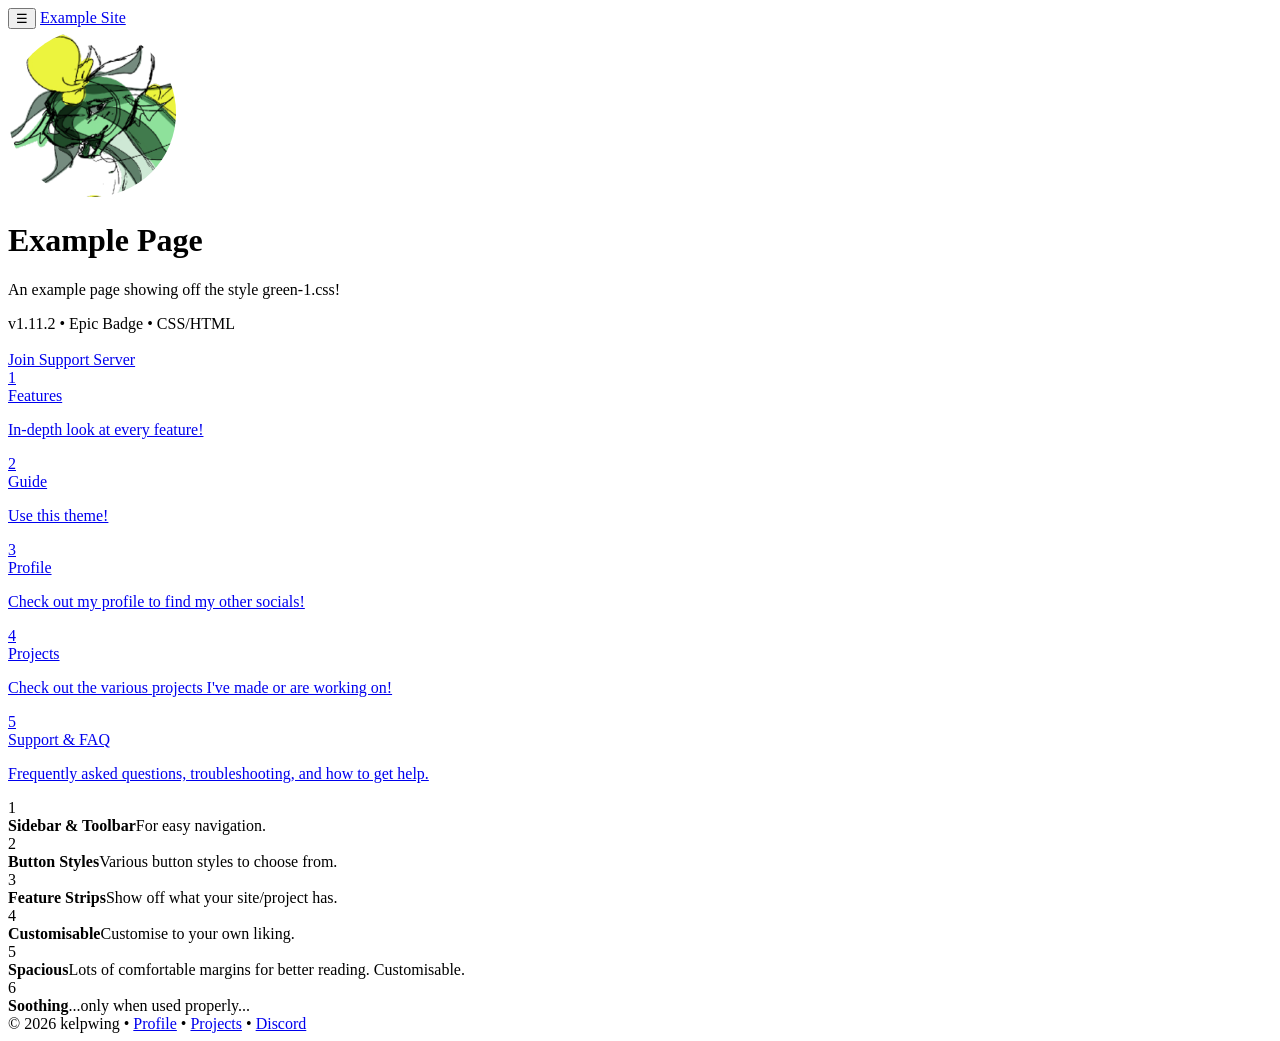
==== index.html @ a94d7d88 "renamed example.html to index.html so cloudflare deploys it" ====
<!DOCTYPE html>
<html lang="en">
<head>
  <meta charset="UTF-8">
  <meta name="viewport" content="width=device-width, initial-scale=1.0">
  <title>Example Page: green-1.css</title>
  <link rel="stylesheet" href="..green/green-1.css">
</head>
<body>
<header class="site-header">
  <button class="sidebar-toggle" aria-label="Toggle sidebar">&#9776;</button>
  <a class="site-logo" href="/">Example Site</a>
</header>
<div class="site-body">
  <aside class="sidebar"></aside>
  <div class="sidebar-backdrop"></div>
  <main class="content" style="padding-top:0;padding-left:0;padding-right:0;">
    <div class="hero">
      <span class="hero-icon"></span>
      <img src="icon.ico" alt="Avatar" style="border-radius: 50%; outline: 5px solid var(--brand-primary); transition: transform 0.5s ease;" onmouseover="this.style.transform='scale(1.1)'" onmouseout="this.style.transform='scale(1)'" onclick="this.style.transform='rotate(5deg)'" width="168" height="168">
      <h1>Example Page</h1>
      <p>An example page showing off the style green-1.css!</p>
      <div class="hero-badge">v1.11.2 &bull; Epic Badge &bull; CSS/HTML</div><br>
      <a class="btn-invite" href="https://discord.gg/dcmsbXU5Yf" target="_blank" rel="noopener">Join Support Server</a>
    </div>
    <div class="section-cards">
      <a href="#" class="section-card"><span class="card-icon">1</span><div class="card-title">Features</div><p class="card-desc">In-depth look at every feature!</p></a>
      <a href="#" class="section-card"><span class="card-icon">2</span><div class="card-title">Guide</div><p class="card-desc">Use this theme!</p></a>
      <a href="https://www.kelpw.ing/" class="section-card"><span class="card-icon">3</span><div class="card-title">Profile</div><p class="card-desc">Check out my profile to find my other socials!</p></a>
      <a href="https://projects.kelpw.ing/" class="section-card"><span class="card-icon">4</span><div class="card-title">Projects</div><p class="card-desc">Check out the various projects I've made or are working on!</p></a>
      <a href="https://discord.gg/dcmsbXU5Yf" class="section-card"><span class="card-icon">5</span><div class="card-title">Support &amp; FAQ</div><p class="card-desc">Frequently asked questions, troubleshooting, and how to get help.</p></a>
    </div>
    <div class="feature-strip">
      <div class="feature-strip-inner">
        <div class="feature-strip-item"><div class="fi-icon">1</div><strong>Sidebar &amp; Toolbar</strong><span>For easy navigation.</span></div>
        <div class="feature-strip-item"><div class="fi-icon">2</div><strong>Button Styles</strong><span>Various button styles to choose from.</span></div>
        <div class="feature-strip-item"><div class="fi-icon">3</div><strong>Feature Strips</strong><span>Show off what your site/project has.</span></div>
        <div class="feature-strip-item"><div class="fi-icon">4</div><strong>Customisable</strong><span>Customise to your own liking.</span></div>
        <div class="feature-strip-item"><div class="fi-icon">5</div><strong>Spacious</strong><span>Lots of comfortable margins for better reading. Customisable.</span></div>
        <div class="feature-strip-item"><div class="fi-icon">6</div><strong>Soothing</strong><span>...only when used properly...</span></div>
      </div>
    </div>
    <footer class="site-footer">
      &copy; 2026 kelpwing &bull; <a href="https://www.kelpw.ing/">Profile</a> &bull; <a href="https://projects.kelpw.ing/">Projects</a> &bull; <a href="https://discord.gg/dcmsbXU5Yf">Discord</a>
    </footer>
  </main>
</div>
</body>
</html>
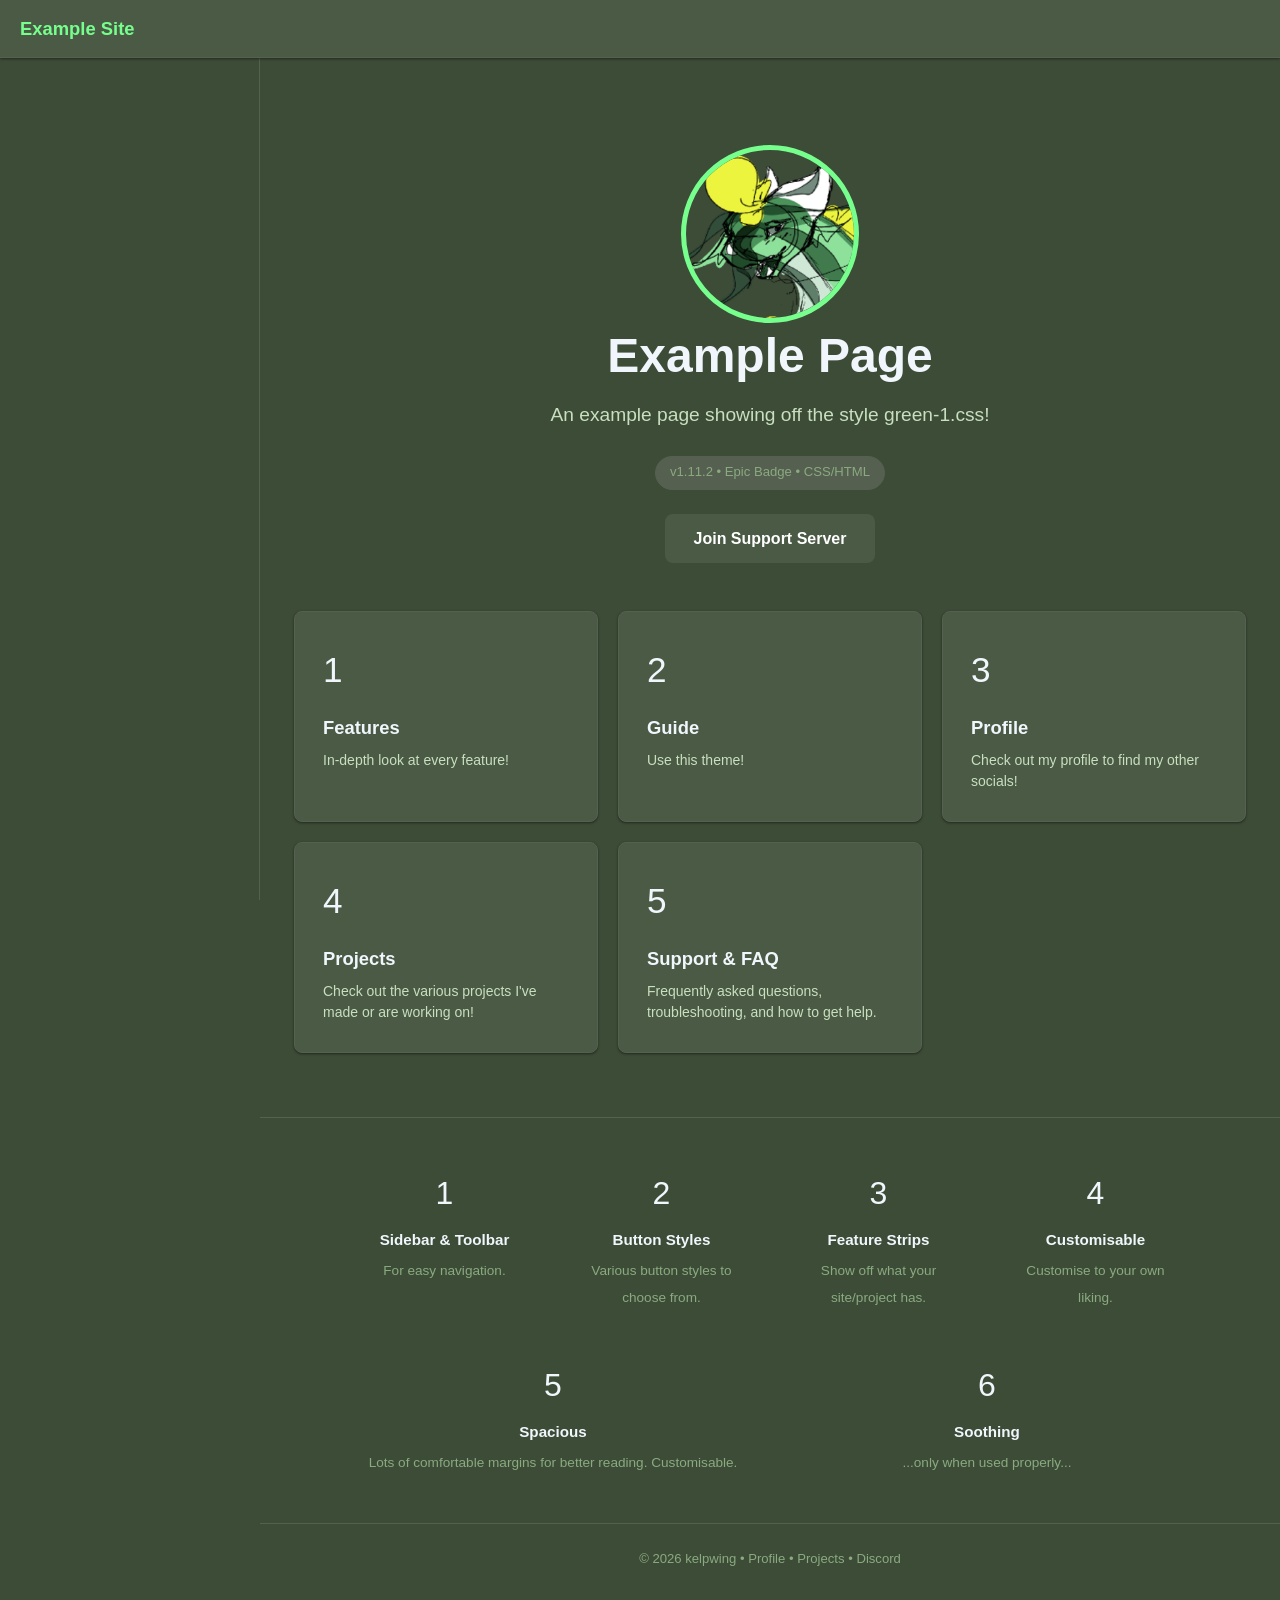
==== commit 7da2aae9: "fixed stylesheet path (mistype)" ====
--- a/index.html
+++ b/index.html
@@ -4,7 +4,7 @@
   <meta charset="UTF-8">
   <meta name="viewport" content="width=device-width, initial-scale=1.0">
   <title>Example Page: green-1.css</title>
-  <link rel="stylesheet" href="..green/green-1.css">
+  <link rel="stylesheet" href="./green/green-1.css">
 </head>
 <body>
 <header class="site-header">
--- a/green/green-1.css
+++ b/green/green-1.css
@@ -0,0 +1,833 @@
+:root {
+  --brand-primary: #76ff8d;
+  --brand-dark: #56d87a;
+  --brand-light: rgba(118, 255, 141, .15);
+
+  --bg-page: #3d4c37;
+  --bg-surface: #4a5a44;
+  --bg-sidebar: #38473200;
+  --bg-inline: #556050;
+  --bg-tip: #3a5a3a;
+  --bg-note: #3a4a5a;
+  --bg-warn: #5a4a2a;
+  --bg-danger: #5a3a3a;
+
+  --text-primary: #f0f6fc;
+  --text-secondary: #c8dfc0;
+  --text-muted: #8aaa80;
+  --text-inline: #76ff8d;
+  --text-link: #76ff8d;
+
+  --border: #556050;
+
+  --sidebar-w: 260px;
+  --header-h: 58px;
+  --content-max: 880px;
+  --radius: 8px;
+  --radius-sm: 4px;
+  
+  --shadow: 0 1px 3px rgba(0, 0, 0, .3), 0 1px 2px rgba(0, 0, 0, .2);
+  --shadow-md: 0 4px 6px rgba(0, 0, 0, .25), 0 2px 4px rgba(0, 0, 0, .2);
+  color-scheme: dark;
+}
+
+*,
+*::before,
+*::after {
+  box-sizing: border-box;
+  margin: 0;
+  padding: 0;
+}
+
+html {
+  font-size: 16px;
+  scroll-behavior: smooth;
+  scroll-padding-top: calc(var(--header-h) + 16px);
+}
+
+body {
+  font-family: -apple-system, BlinkMacSystemFont, "Segoe UI", "Noto Sans", Helvetica, Arial, sans-serif;
+  font-size: 1rem;
+  line-height: 1.7;
+  color: var(--text-primary);
+  background: var(--bg-page);
+}
+
+@keyframes fadeIn {
+  from {
+    opacity: 0;
+    transform: translateY(8px);
+  }
+
+  to {
+    opacity: 1;
+    transform: translateY(0);
+  }
+}
+
+.site-header {
+  position: fixed;
+  top: 0;
+  left: 0;
+  right: 0;
+  height: var(--header-h);
+  background: var(--bg-surface);
+  border-bottom: 1px solid var(--border);
+  display: flex;
+  align-items: center;
+  padding: 0 1.25rem;
+  gap: 1rem;
+  z-index: 100;
+  box-shadow: var(--shadow);
+}
+
+.site-logo {
+  display: flex;
+  align-items: center;
+  gap: 0.5rem;
+  text-decoration: none;
+  font-weight: 700;
+  font-size: 1.15rem;
+  color: var(--brand-primary);
+  white-space: nowrap;
+}
+
+.site-logo:hover {
+  color: var(--brand-dark);
+  text-decoration: none;
+}
+
+.site-header-spacer {
+  flex: 1;
+}
+
+.sidebar-toggle {
+  display: none;
+  background: none;
+  border: 1px solid var(--border);
+  border-radius: var(--radius-sm);
+  padding: 0.3rem 0.55rem;
+  cursor: pointer;
+  color: var(--text-primary);
+  font-size: 1.1rem;
+  line-height: 1;
+}
+
+.site-body {
+  display: flex;
+  margin-top: var(--header-h);
+  min-height: calc(100vh - var(--header-h));
+}
+
+.sidebar {
+  width: var(--sidebar-w);
+  min-width: var(--sidebar-w);
+  background: var(--bg-sidebar);
+  border-right: 1px solid var(--border);
+  height: calc(100vh - var(--header-h));
+  position: sticky;
+  top: var(--header-h);
+  overflow-y: auto;
+  padding: 1rem 0;
+  scrollbar-width: thin;
+  scrollbar-color: var(--border) transparent;
+}
+
+.sidebar-group-title {
+  padding: 0.5rem 1.1rem 0.25rem;
+  font-size: 0.72rem;
+  font-weight: 700;
+  text-transform: uppercase;
+  letter-spacing: .07em;
+  color: var(--text-muted);
+}
+
+.sidebar a {
+  display: block;
+  padding: 0.38rem 1.1rem 0.38rem 1.3rem;
+  font-size: 0.875rem;
+  color: var(--text-secondary);
+  text-decoration: none;
+  border-left: 2px solid transparent;
+  transition: color .12s, background .12s, border-color .12s;
+  line-height: 1.4;
+}
+
+.sidebar a:hover {
+  color: var(--text-primary);
+  background: var(--bg-inline);
+  text-decoration: none;
+}
+
+.sidebar a.active {
+  color: var(--brand-primary);
+  border-left-color: var(--brand-primary);
+  background: var(--brand-light);
+  font-weight: 600;
+}
+
+.content {
+  flex: 1;
+  min-width: 0;
+  padding: 2.5rem 2.5rem 4rem;
+}
+
+.content-inner {
+  max-width: var(--content-max);
+  margin: 0 auto;
+}
+
+h1,
+h2,
+h3,
+h4 {
+  line-height: 1.25;
+  font-weight: 700;
+  color: var(--text-primary);
+}
+
+h1 {
+  font-size: 2rem;
+  margin-bottom: 0.6rem;
+}
+
+h2 {
+  font-size: 1.4rem;
+  margin-top: 2rem;
+  margin-bottom: 0.6rem;
+  padding-bottom: 0.3rem;
+  border-bottom: 1px solid var(--border);
+}
+
+h3 {
+  font-size: 1.1rem;
+  margin-top: 1.4rem;
+  margin-bottom: 0.4rem;
+}
+
+h4 {
+  font-size: 1rem;
+  margin-top: 1rem;
+  margin-bottom: 0.3rem;
+}
+
+p {
+  margin-bottom: 1rem;
+  color: var(--text-secondary);
+}
+
+p strong {
+  color: var(--text-primary);
+}
+
+ul,
+ol {
+  margin: 0 0 1rem 1.5rem;
+  color: var(--text-secondary);
+}
+
+li {
+  margin-bottom: 0.3rem;
+}
+
+li strong {
+  color: var(--text-primary);
+}
+
+a {
+  color: var(--text-link);
+  text-decoration: none;
+}
+
+a:hover {
+  text-decoration: underline;
+}
+
+hr {
+  border: none;
+  border-top: 1px solid var(--border);
+  margin: 2rem 0;
+}
+
+.page-header {
+  margin-bottom: 2rem;
+  padding-bottom: 1.5rem;
+  border-bottom: 1px solid var(--border);
+}
+
+.page-header h1 {
+  margin-bottom: 0.4rem;
+}
+
+.page-header p {
+  font-size: 1.05rem;
+  color: var(--text-secondary);
+  margin: 0;
+}
+
+.breadcrumb {
+  font-size: 0.8rem;
+  color: var(--text-muted);
+  margin-bottom: 0.75rem;
+  display: flex;
+  gap: 0.4rem;
+  align-items: center;
+  flex-wrap: wrap;
+}
+
+.breadcrumb a {
+  color: var(--text-muted);
+}
+
+.breadcrumb a:hover {
+  color: var(--text-link);
+  text-decoration: none;
+}
+
+code {
+  font-family: ui-monospace, SFMono-Regular, "SF Mono", Menlo, Consolas, monospace;
+  font-size: 0.875em;
+  background: var(--bg-inline);
+  color: var(--text-inline);
+  padding: 0.15em 0.4em;
+  border-radius: var(--radius-sm);
+}
+
+.highlight {
+  background: var(--bg-inline);
+  padding: 0.9rem 1.1rem;
+  border-radius: 0 var(--radius) var(--radius) 0;
+  border-left: 4px solid var(--brand-primary);
+  margin: 1rem 0;
+  font-size: 0.925rem;
+  color: var(--text-secondary);
+}
+
+.highlight strong {
+  color: var(--text-primary);
+  display: block;
+  margin-bottom: 0.25rem;
+}
+
+.highlight ul,
+.highlight ol {
+  margin-bottom: 0;
+}
+
+.callout {
+  border-radius: var(--radius);
+  padding: 1rem 1.25rem;
+  margin: 1.25rem 0;
+  border-left: 4px solid;
+  font-size: 0.925rem;
+}
+
+.callout p {
+  margin: 0;
+  color: inherit;
+}
+
+.callout p+p {
+  margin-top: 0.5rem;
+}
+
+.callout strong {
+  display: block;
+  margin-bottom: 0.3rem;
+  font-size: 0.8rem;
+  letter-spacing: .05em;
+  text-transform: uppercase;
+}
+
+.callout-tip {
+  background: var(--bg-tip);
+  border-color: #10b981;
+  color: #065f46;
+}
+
+.callout-note {
+  background: var(--bg-note);
+  border-color: #3b82f6;
+  color: #1e40af;
+}
+
+.callout-warn {
+  background: var(--bg-warn);
+  border-color: #f59e0b;
+  color: #78350f;
+}
+
+.callout-danger {
+  background: var(--bg-danger);
+  border-color: #ef4444;
+  color: #7f1d1d;
+}
+
+@media (prefers-color-scheme: dark) {
+  .callout-tip {
+    color: #6ee7b7;
+  }
+
+  .callout-note {
+    color: #93c5fd;
+  }
+
+  .callout-warn {
+    color: #fcd34d;
+  }
+
+  .callout-danger {
+    color: #fca5a5;
+  }
+}
+
+.body-section {
+  background: var(--bg-surface);
+  border: 1px solid var(--border);
+  border-radius: var(--radius);
+  padding: 1.75rem 2rem;
+  margin-bottom: 1.25rem;
+  box-shadow: var(--shadow);
+  animation: fadeIn .35s ease;
+}
+
+.body-section h2 {
+  margin-top: 0;
+  border-bottom: none;
+  padding-bottom: 0;
+}
+
+.body-section h3 {
+  color: var(--text-primary);
+}
+
+.body-section p,
+.body-section li {
+  color: var(--text-secondary);
+}
+
+.body-section ul,
+.body-section ol {
+  padding-left: 1.25rem;
+}
+
+.table-wrap {
+  overflow-x: auto;
+  margin: 1.25rem 0;
+  border-radius: var(--radius);
+  box-shadow: var(--shadow);
+}
+
+table {
+  width: 100%;
+  border-collapse: collapse;
+  font-size: 0.9rem;
+  background: var(--bg-surface);
+}
+
+thead tr {
+  background: var(--bg-sidebar);
+}
+
+th {
+  text-align: left;
+  padding: 0.65rem 1rem;
+  font-size: 0.8rem;
+  font-weight: 600;
+  letter-spacing: .04em;
+  text-transform: uppercase;
+  color: var(--text-secondary);
+  border-bottom: 2px solid var(--border);
+}
+
+td {
+  padding: 0.6rem 1rem;
+  border-bottom: 1px solid var(--border);
+  color: var(--text-secondary);
+  vertical-align: top;
+}
+
+tbody tr:last-child td {
+  border-bottom: none;
+}
+
+tbody tr:hover td {
+  background: var(--bg-inline);
+}
+
+.page-nav {
+  display: flex;
+  justify-content: space-between;
+  align-items: center;
+  margin-top: 3rem;
+  padding-top: 1.5rem;
+  border-top: 1px solid var(--border);
+  gap: 1rem;
+}
+
+.btn-nav {
+  display: inline-flex;
+  align-items: center;
+  gap: 0.4rem;
+  padding: 0.55rem 1.1rem;
+  border-radius: var(--radius);
+  font-size: 0.875rem;
+  font-weight: 500;
+  text-decoration: none;
+  color: var(--text-secondary);
+  background: var(--bg-surface);
+  border: 1px solid var(--border);
+  transition: color .15s, border-color .15s, background .15s;
+}
+
+.btn-nav:hover {
+  color: var(--text-primary);
+  border-color: var(--brand-primary);
+  background: var(--brand-light);
+  text-decoration: none;
+}
+
+.btn-nav.next {
+  margin-left: auto;
+}
+
+.hero {
+  text-align: center;
+  padding: 5rem 2rem 3rem;
+  animation: fadeIn .5s ease;
+}
+
+.hero h1 {
+  font-size: 3rem;
+  margin-bottom: 0.8rem;
+}
+
+.hero p {
+  font-size: 1.2rem;
+  color: var(--text-secondary);
+  max-width: 600px;
+  margin: 0 auto 1.5rem;
+}
+
+.hero-icon {
+  font-size: 3.5rem;
+  display: block;
+  margin-bottom: 0.75rem;
+}
+
+.hero-badge {
+  display: inline-block;
+  background: var(--bg-inline);
+  color: var(--text-muted);
+  padding: 0.3rem 0.9rem;
+  border-radius: 99px;
+  font-size: 0.82rem;
+  margin-bottom: 1.5rem;
+  border: 1px solid var(--border);
+}
+
+.btn-invite {
+  display: inline-block;
+  background: var(--bg-surface);
+  color: #fff !important;
+  padding: 0.7rem 1.8rem;
+  border-radius: var(--radius);
+  font-size: 1rem;
+  font-weight: 600;
+  text-decoration: none !important;
+  transition: background .15s, transform .15s;
+}
+
+.btn-invite:hover {
+  outline: 1px solid var(--brand-primary);
+  transform: translateY(-2px);
+}
+
+.section-cards {
+  display: grid;
+  grid-template-columns: repeat(auto-fit, minmax(260px, 1fr));
+  gap: 1.25rem;
+  max-width: 1000px;
+  margin: 0 auto;
+  padding: 0 1.5rem 4rem;
+}
+
+.section-card {
+  background: var(--bg-surface);
+  border: 1px solid var(--border);
+  border-radius: var(--radius);
+  padding: 1.75rem;
+  text-decoration: none;
+  color: inherit;
+  transition: transform .15s, box-shadow .15s, border-color .15s;
+  box-shadow: var(--shadow);
+  display: block;
+  animation: fadeIn .35s ease;
+}
+
+.section-card:hover {
+  transform: translateY(-3px);
+  box-shadow: var(--shadow-md);
+  border-color: var(--brand-primary);
+  text-decoration: none;
+  color: inherit;
+}
+
+.card-icon {
+  font-size: 2.2rem;
+  margin-bottom: 0.75rem;
+  display: block;
+}
+
+.card-title {
+  font-size: 1.15rem;
+  font-weight: 700;
+  margin-bottom: 0.4rem;
+  color: var(--text-primary);
+}
+
+.card-desc {
+  font-size: 0.875rem;
+  color: var(--text-secondary);
+  margin: 0;
+  line-height: 1.55;
+}
+
+.feature-strip {
+  border-top: 1px solid var(--border);
+  padding: 3rem 2rem;
+  text-align: center;
+}
+
+.feature-strip-inner {
+  display: flex;
+  justify-content: center;
+  flex-wrap: wrap;
+  gap: 3rem;
+  max-width: 820px;
+  margin: 0 auto;
+}
+
+.feature-strip-item {
+  flex: 1;
+  min-width: 150px;
+}
+
+.feature-strip-item .fi-icon {
+  font-size: 2rem;
+  margin-bottom: 0.4rem;
+}
+
+.feature-strip-item strong {
+  display: block;
+  margin-bottom: 0.2rem;
+  color: var(--text-primary);
+  font-size: 0.95rem;
+}
+
+.feature-strip-item span {
+  font-size: 0.85rem;
+  color: var(--text-muted);
+}
+
+.site-footer {
+  border-top: 1px solid var(--border);
+  padding: 1.5rem;
+  text-align: center;
+  font-size: 0.82rem;
+  color: var(--text-muted);
+}
+
+.site-footer a {
+  color: var(--text-muted);
+}
+
+.site-footer a:hover {
+  color: var(--text-link);
+  text-decoration: none;
+}
+
+@media (max-width: 900px) {
+  .sidebar {
+    position: fixed;
+    left: -280px;
+    top: var(--header-h);
+    height: calc(100vh - var(--header-h));
+    z-index: 90;
+    transition: left .25s cubic-bezier(.4, 0, .2, 1);
+  }
+
+  .sidebar.open {
+    left: 0;
+    box-shadow: 4px 0 24px rgba(0, 0, 0, .18);
+  }
+
+  .sidebar-toggle {
+    display: flex;
+    align-items: center;
+    justify-content: center;
+  }
+
+  .content {
+    padding: 1.5rem 1.25rem 3rem;
+  }
+
+  .sidebar-backdrop {
+    display: none;
+    position: fixed;
+    inset: 0;
+    background: rgba(0, 0, 0, .3);
+    z-index: 80;
+  }
+
+  .sidebar-backdrop.open {
+    display: block;
+  }
+}
+
+@media (max-width: 600px) {
+  h1 {
+    font-size: 1.65rem;
+  }
+
+  h2 {
+    font-size: 1.25rem;
+  }
+
+  .hero h1 {
+    font-size: 2.2rem;
+  }
+
+  .section-cards {
+    grid-template-columns: 1fr;
+    padding: 0 1rem 3rem;
+  }
+
+  .page-nav {
+    flex-direction: column;
+  }
+
+  .btn-nav.next {
+    margin-left: 0;
+    align-self: flex-end;
+  }
+}
+
+.site-search {
+  position: relative;
+  margin-left: auto;
+}
+
+.site-search-input {
+  background: var(--bg-inline);
+  border: 1px solid var(--border);
+  border-radius: var(--radius);
+  color: var(--text-primary);
+  font-size: 0.875rem;
+  padding: 0.35rem 0.75rem;
+  width: 200px;
+  outline: none;
+  transition: border-color .15s, width .2s;
+  font-family: inherit;
+}
+
+.site-search-input::placeholder {
+  color: var(--text-muted);
+}
+
+.site-search-input:focus {
+  border-color: var(--brand-primary);
+  width: 260px;
+}
+
+.site-search-dropdown {
+  position: absolute;
+  top: calc(100% + 6px);
+  right: 0;
+  width: 320px;
+  background: var(--bg-surface);
+  border: 1px solid var(--border);
+  border-radius: var(--radius);
+  box-shadow: var(--shadow-md);
+  z-index: 200;
+  overflow: hidden;
+  display: none;
+  animation: fadeIn .15s ease;
+}
+
+.site-search-dropdown.open {
+  display: block;
+}
+
+.search-result {
+  display: flex;
+  flex-direction: column;
+  padding: 0.6rem 1rem;
+  text-decoration: none;
+  color: var(--text-primary);
+  border-bottom: 1px solid var(--border);
+  font-size: 0.875rem;
+  transition: background .1s;
+  cursor: pointer;
+}
+
+.search-result:last-child {
+  border-bottom: none;
+}
+
+.search-result:hover,
+.search-result.focused {
+  background: var(--bg-inline);
+  text-decoration: none;
+  color: var(--text-primary);
+}
+
+.search-result-title {
+  font-weight: 600;
+  color: var(--brand-primary);
+}
+
+.search-result-section {
+  font-size: 0.75rem;
+  color: var(--text-muted);
+  margin-top: 0.1rem;
+}
+
+.search-result-snippet {
+  font-size: 0.78rem;
+  color: var(--text-muted);
+  margin-top: 0.2rem;
+  line-height: 1.4;
+  white-space: nowrap;
+  overflow: hidden;
+  text-overflow: ellipsis;
+}
+
+.search-empty {
+  padding: 0.75rem 1rem;
+  font-size: 0.875rem;
+  color: var(--text-muted);
+  text-align: center;
+}
+
+@media (max-width: 600px) {
+  .site-search-input {
+    width: 130px;
+  }
+
+  .site-search-input:focus {
+    width: 160px;
+  }
+
+  .site-search-dropdown {
+    width: 260px;
+  }
+}
+
+.footer {
+    border-top: 1px solid var(--border);
+    padding: 1.5rem;
+    text-align: center;
+    font-size: .82rem;
+    color: var(--text-muted);
+}
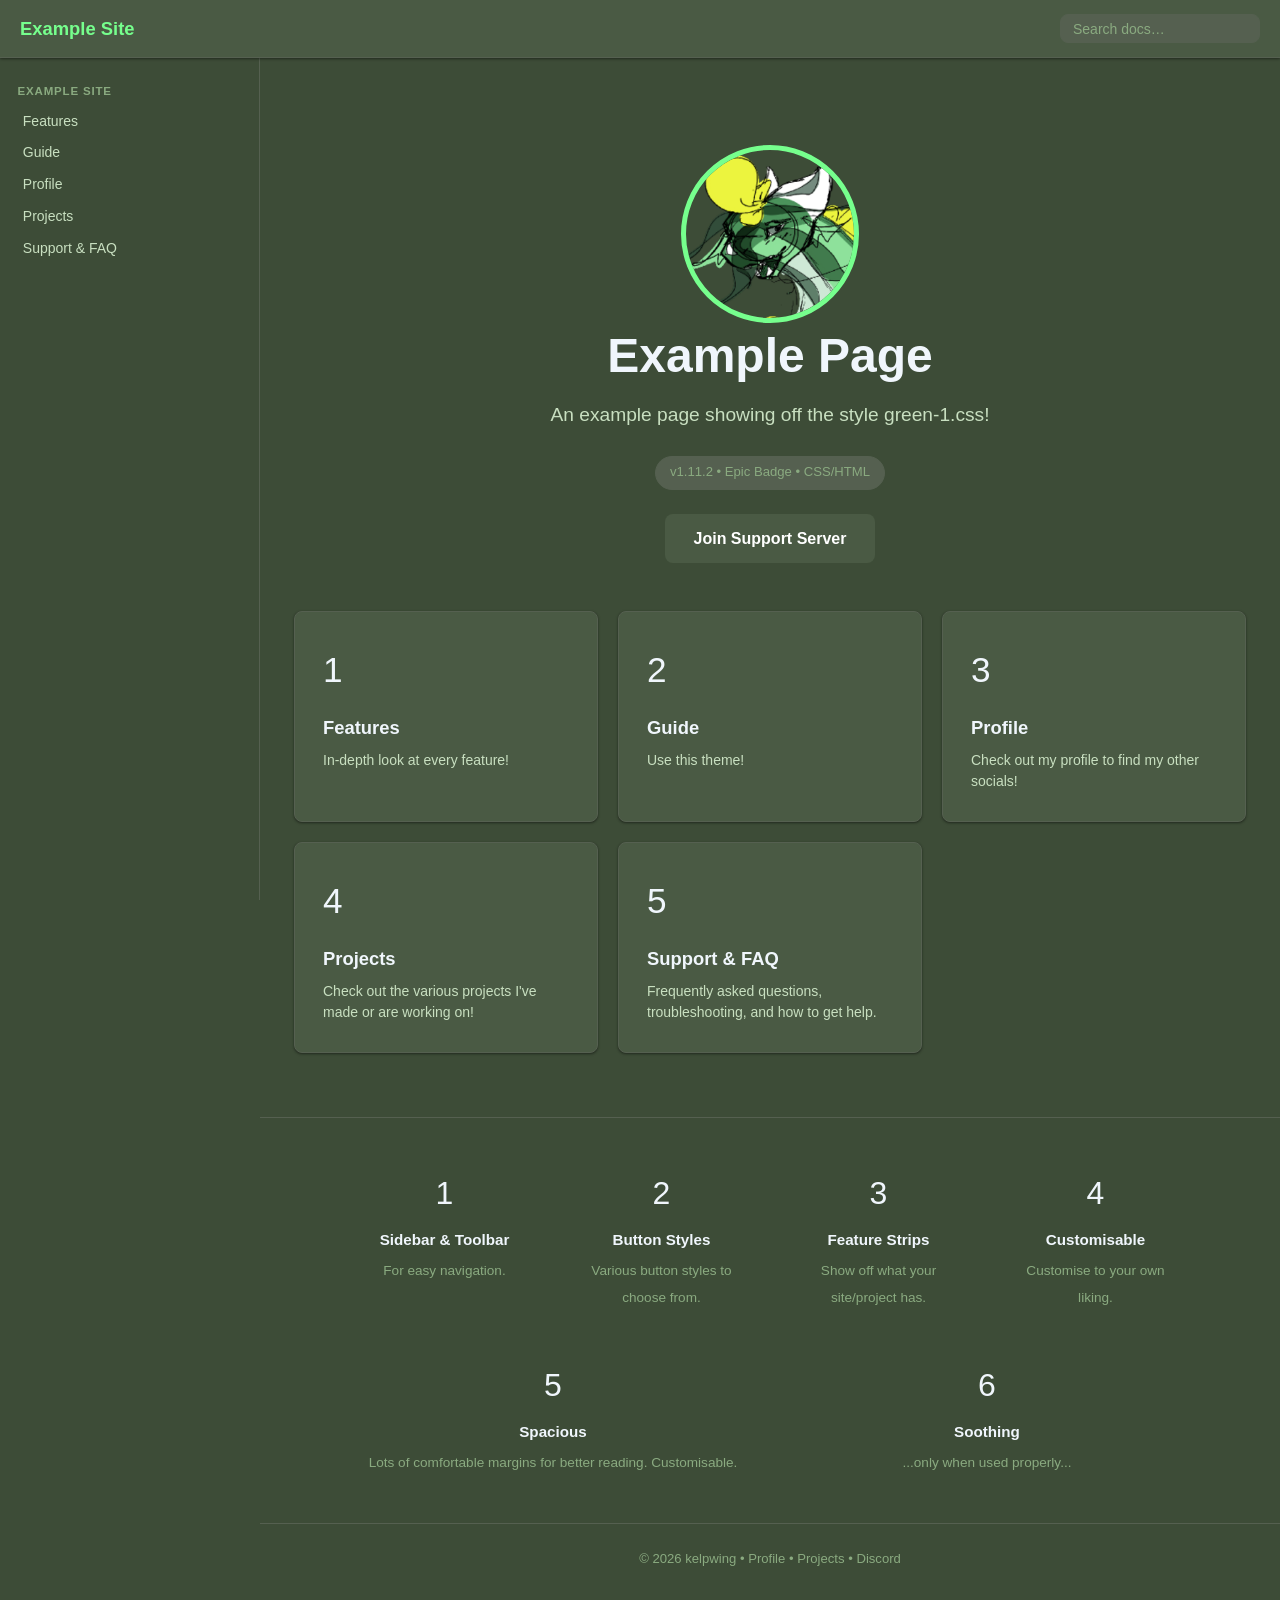
==== commit a6d4fca3: "added matching site.js and js imports in index.html" ====
--- a/index.html
+++ b/index.html
@@ -45,5 +45,7 @@
     </footer>
   </main>
 </div>
+<script src="site.js"></script>
+<script>exsite.init("");</script>
 </body>
 </html>
